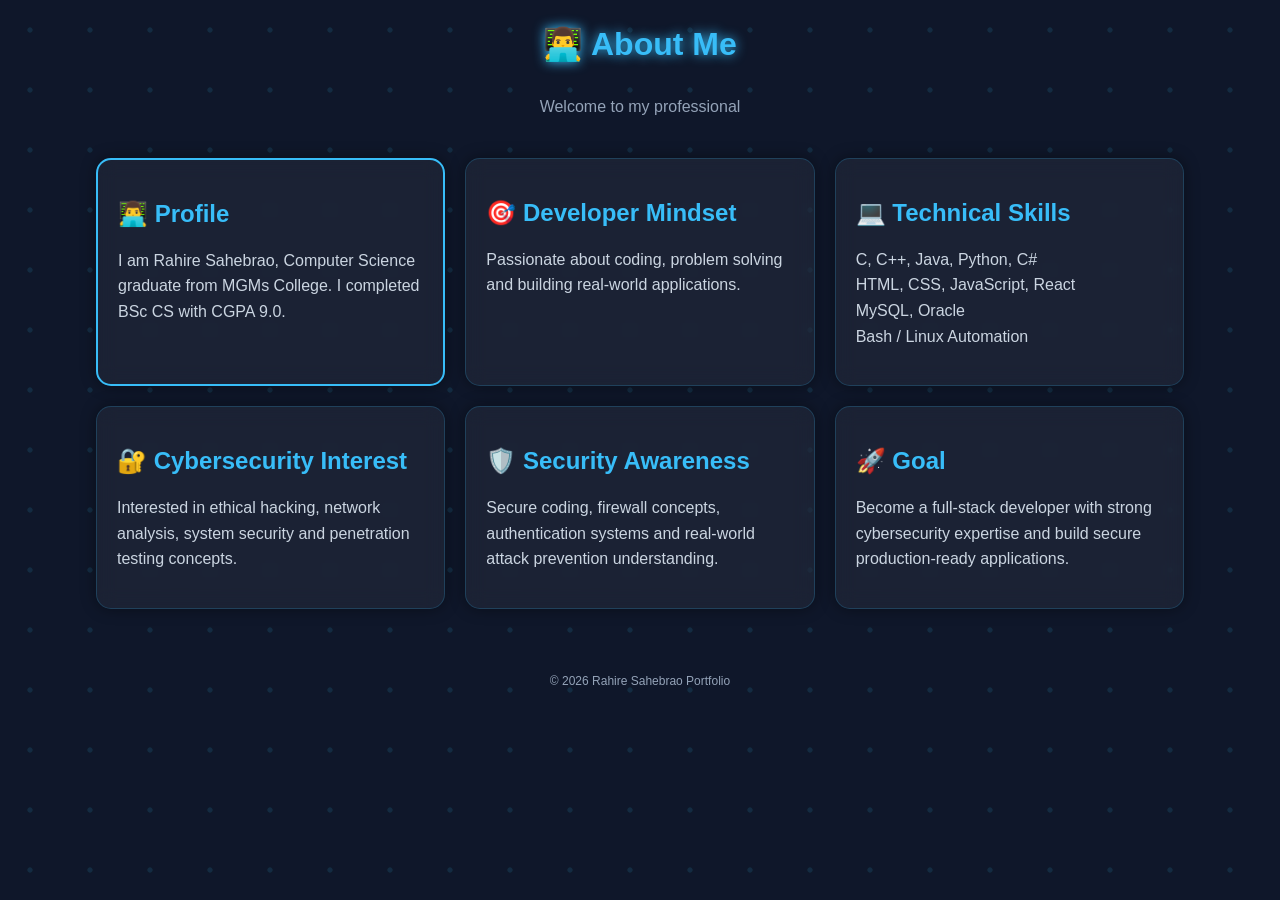
==== about.html @ 472a1b4c "Add files via upload" ====
<!DOCTYPE html>
<html lang="en">
<head>
<meta charset="UTF-8">
<title>About - Rahire Sahebrao</title>
<link rel="stylesheet" href="about.css">
</head>

<body>

<!-- animated background -->
<div class="bg"></div>

<header>
    👨‍💻 About Me
</header>

<div class="intro">
    <span id="typing"></span>
</div>

<div class="container">

    <div class="card highlight">
        <h2>👨‍💻 Profile</h2>
        <p>
            I am Rahire Sahebrao, Computer Science graduate from MGMs College.
            I completed BSc CS with CGPA 9.0.
        </p>
    </div>

    <div class="card">
        <h2>🎯 Developer Mindset</h2>
        <p>
            Passionate about coding, problem solving and building real-world applications.
        </p>
    </div>

    <div class="card">
        <h2>💻 Technical Skills</h2>
        <p>
            C, C++, Java, Python, C# <br>
            HTML, CSS, JavaScript, React <br>
            MySQL, Oracle <br>
            Bash / Linux Automation
        </p>
    </div>

    <div class="card">
        <h2>🔐 Cybersecurity Interest</h2>
        <p>
            Interested in ethical hacking, network analysis,
            system security and penetration testing concepts.
        </p>
    </div>

    <div class="card">
        <h2>🛡️ Security Awareness</h2>
        <p>
            Secure coding, firewall concepts, authentication systems
            and real-world attack prevention understanding.
        </p>
    </div>

    <div class="card">
        <h2>🚀 Goal</h2>
        <p>
            Become a full-stack developer with strong cybersecurity expertise
            and build secure production-ready applications.
        </p>
    </div>

</div>

<footer>
    © 2026 Rahire Sahebrao Portfolio
</footer>

<script>
// typing animation
let text = "Welcome to my professional journey 🚀";
let i = 0;

function typing() {
    if(i < text.length) {
        document.getElementById("typing").innerHTML += text.charAt(i);
        i++;
        setTimeout(typing, 50);
    }
}

typing();
</script>

</body>
</html>
---- about.css ----
body {
    margin: 0;
    font-family: Arial, sans-serif;
    background: #0f172a;
    color: white;
    overflow-x: hidden;
}

/* animated gradient background */
.bg {
    position: fixed;
    width: 200%;
    height: 200%;
    background: radial-gradient(circle, #38bdf8 2px, transparent 3px),
                radial-gradient(circle, #22c55e 2px, transparent 3px);
    background-size: 60px 60px;
    animation: move 25s linear infinite;
    opacity: 0.12;
    z-index: 0;
}

@keyframes move {
    from { transform: translate(0,0); }
    to { transform: translate(-200px,-200px); }
}

/* header */
header {
    text-align: center;
    padding: 25px;
    font-size: 32px;
    font-weight: bold;
    color: #38bdf8;
    text-shadow: 0 0 12px #38bdf8;
    position: relative;
    z-index: 2;
}

/* typing text */
.intro {
    text-align: center;
    margin-top: 10px;
    font-size: 16px;
    color: #94a3b8;
    position: relative;
    z-index: 2;
    height: 30px;
}

/* grid container */
.container {
    width: 85%;
    margin: auto;
    padding: 30px 0;

    display: grid;
    grid-template-columns: repeat(auto-fit, minmax(280px, 1fr));
    gap: 20px;

    position: relative;
    z-index: 2;
}

/* glass cards */
.card {
    background: rgba(255,255,255,0.05);
    backdrop-filter: blur(10px);
    border: 1px solid rgba(56,189,248,0.2);
    padding: 20px;
    border-radius: 15px;
    box-shadow: 0 0 15px rgba(0,0,0,0.4);

    transition: 0.4s;
    animation: fadeUp 0.8s ease;
}

/* fade animation */
@keyframes fadeUp {
    from {
        opacity: 0;
        transform: translateY(40px);
    }
    to {
        opacity: 1;
        transform: translateY(0);
    }
}

/* hover effect */
.card:hover {
    transform: translateY(-10px) scale(1.03);
    box-shadow: 0 0 25px rgba(56,189,248,0.5);
    border-color: #38bdf8;
}

/* highlight */
.highlight {
    border: 2px solid #38bdf8;
}

/* headings */
h2 {
    color: #38bdf8;
}

/* text */
p {
    color: #cbd5e1;
    line-height: 1.6;
}

/* footer */
footer {
    text-align: center;
    padding: 15px;
    font-size: 12px;
    color: #94a3b8;
    margin-top: 20px;
    position: relative;
    z-index: 2;
}
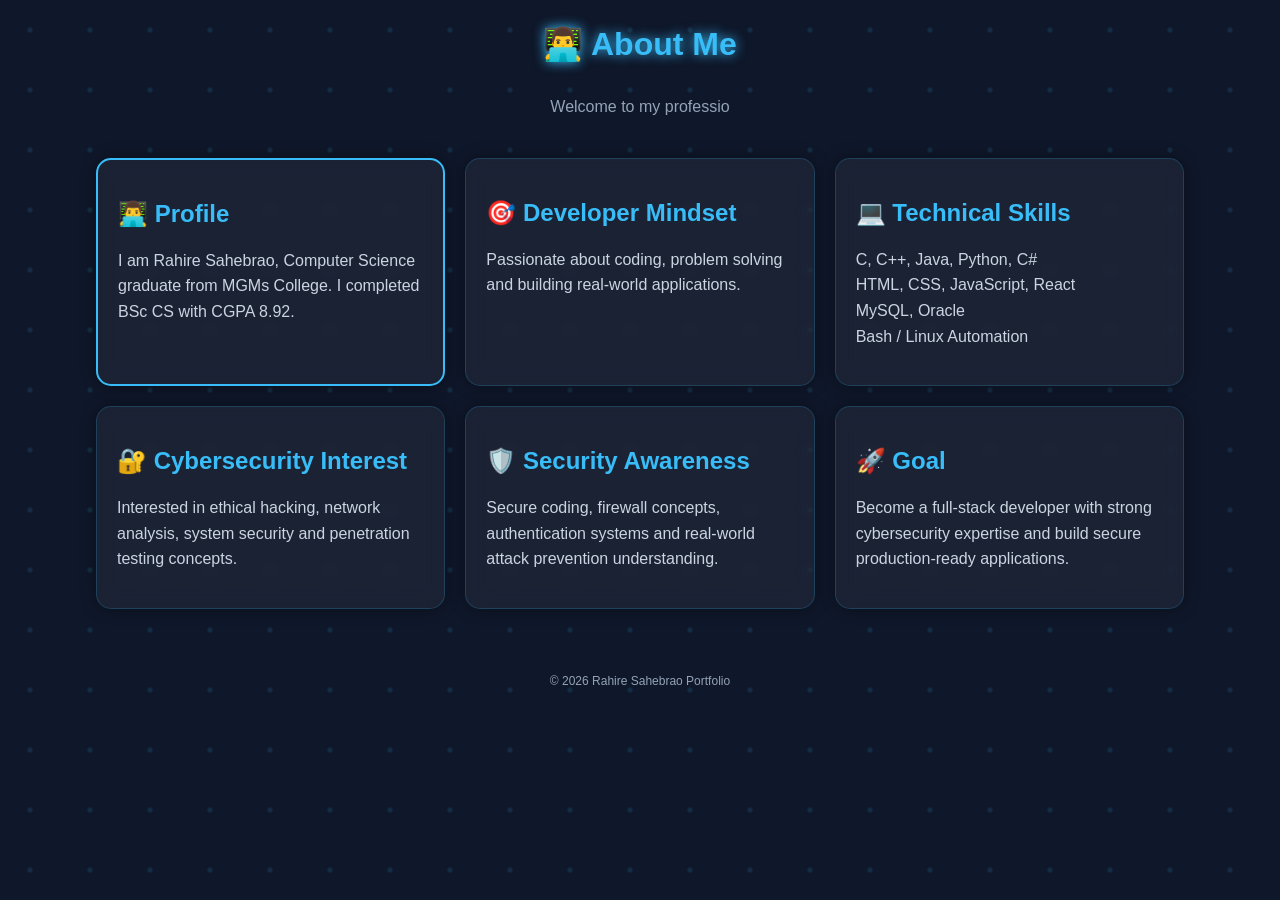
==== commit 40ed1292: "Update about.html" ====
--- a/about.html
+++ b/about.html
@@ -25,7 +25,7 @@
         <h2>👨‍💻 Profile</h2>
         <p>
             I am Rahire Sahebrao, Computer Science graduate from MGMs College.
-            I completed BSc CS with CGPA 9.0.
+            I completed BSc CS with CGPA 8.92.
         </p>
     </div>
 
@@ -93,4 +93,4 @@
 </script>
 
 </body>
-</html>+</html>
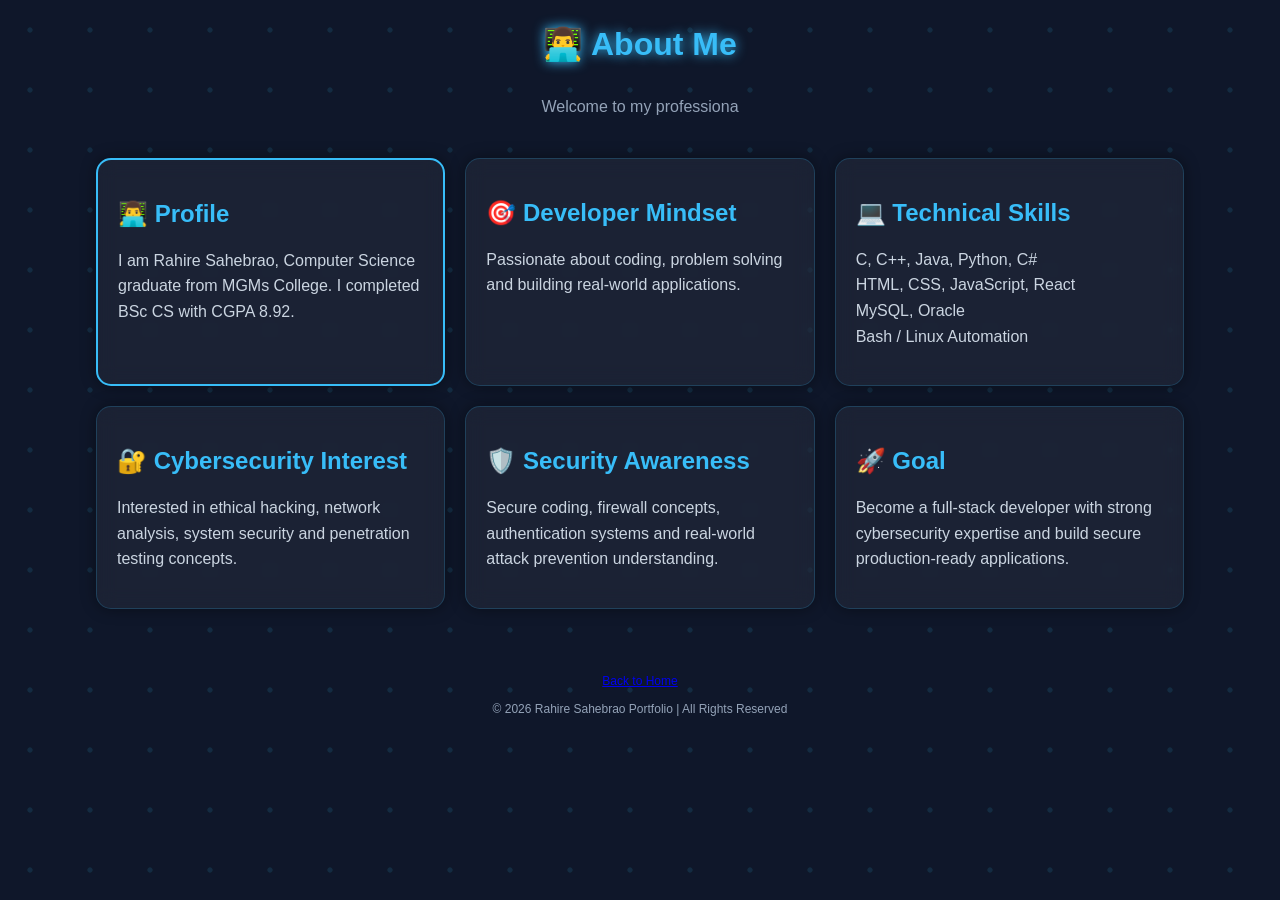
==== commit c285c35b: "Update about.html" ====
--- a/about.html
+++ b/about.html
@@ -73,7 +73,11 @@
 </div>
 
 <footer>
-    © 2026 Rahire Sahebrao Portfolio
+    <a href="index.html" class="back-btn">
+        <i class="fa-solid fa-arrow-left"></i> Back to Home
+    </a>
+    <br><br>
+    © 2026 Rahire Sahebrao Portfolio | All Rights Reserved
 </footer>
 
 <script>
